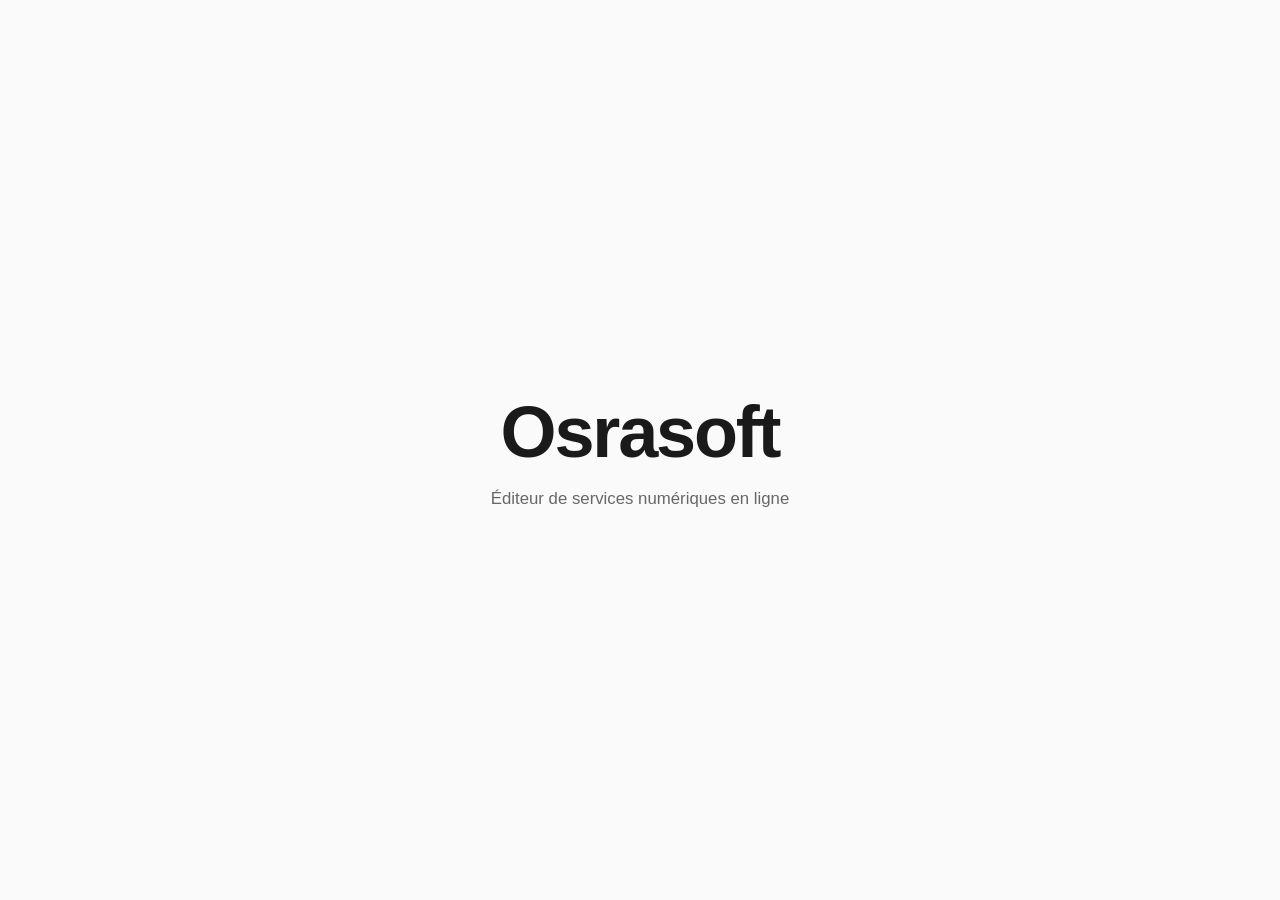
==== index.html @ 10d172ae "Vitrine statique Osrasoft" ====
<!DOCTYPE html>
<html lang="fr">
<head>
<meta charset="utf-8">
<meta name="viewport" content="width=device-width, initial-scale=1">
<title>Osrasoft</title>
<meta name="description" content="Osrasoft — éditeur de services numériques en ligne.">
<meta name="robots" content="noindex, nofollow">
<style>
  :root { color-scheme: light dark; }
  * { margin: 0; padding: 0; box-sizing: border-box; }
  body {
    font-family: -apple-system, "Segoe UI", Roboto, "Helvetica Neue", Arial, sans-serif;
    min-height: 100vh;
    display: flex;
    align-items: center;
    justify-content: center;
    background: #fafafa;
    color: #1a1a1a;
  }
  @media (prefers-color-scheme: dark) {
    body { background: #111; color: #eee; }
  }
  main { text-align: center; padding: 2rem; }
  h1 {
    font-size: clamp(2.5rem, 8vw, 4.5rem);
    font-weight: 700;
    letter-spacing: -0.03em;
  }
  p {
    margin-top: 1rem;
    font-size: 1.05rem;
    opacity: 0.65;
  }
</style>
</head>
<body>
<main>
  <h1>Osrasoft</h1>
  <p>Éditeur de services numériques en ligne</p>
</main>
</body>
</html>
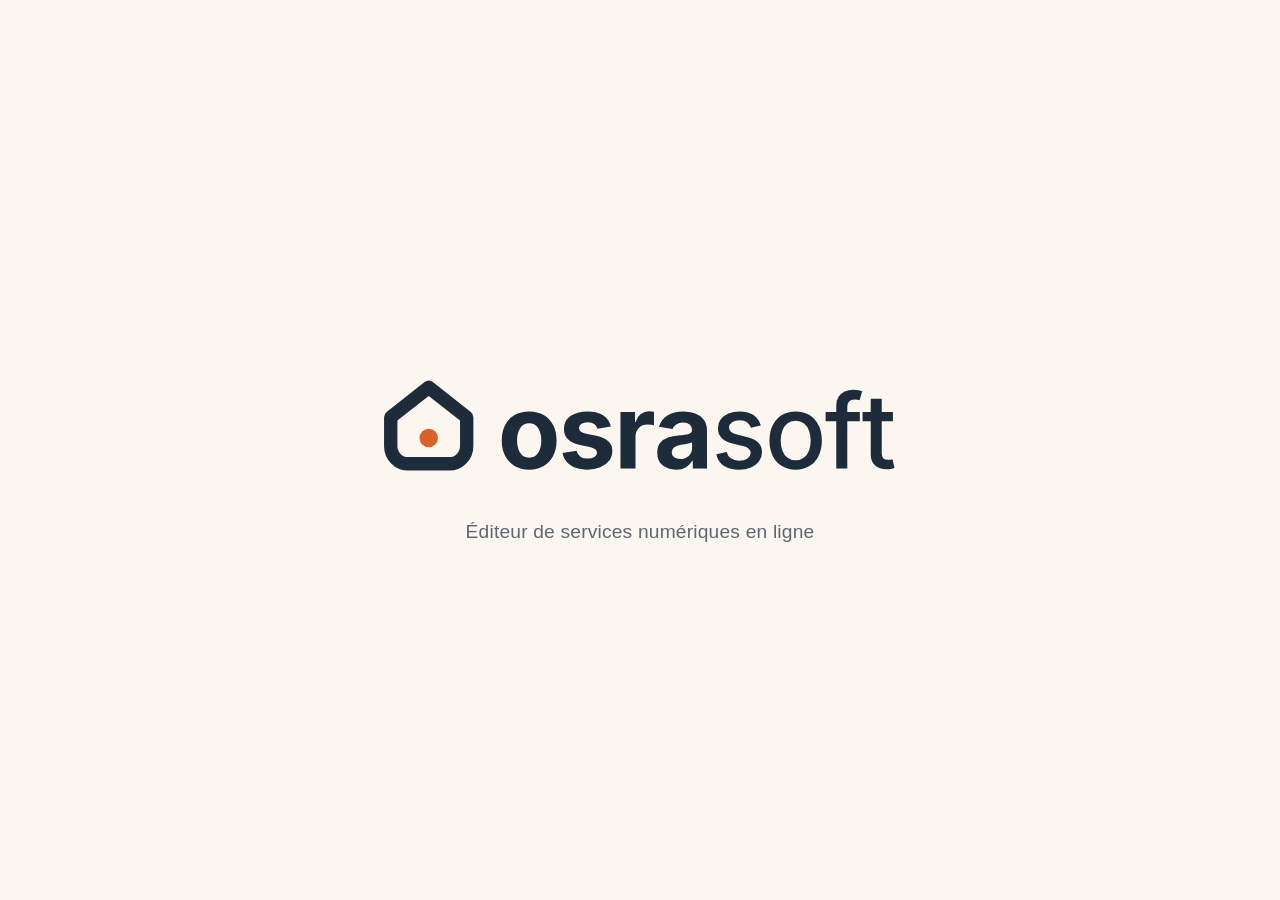
==== commit 37ad1f3e: "Ajoute le logo Osrasoft, le favicon et le mode sombre sur la vitrine Co-Authored-By: Claude Fable 5." ====
--- a/index.html
+++ b/index.html
@@ -6,37 +6,70 @@
 <title>Osrasoft</title>
 <meta name="description" content="Osrasoft — éditeur de services numériques en ligne.">
 <meta name="robots" content="noindex, nofollow">
+<meta name="theme-color" content="#FBF7F0" media="(prefers-color-scheme: light)">
+<meta name="theme-color" content="#1E2B3A" media="(prefers-color-scheme: dark)">
+<meta property="og:title" content="Osrasoft">
+<meta property="og:description" content="Éditeur de services numériques en ligne">
+<meta property="og:image" content="https://osrasoft.fr/assets/og.png">
+<meta property="og:url" content="https://osrasoft.fr/">
+<link rel="icon" href="/favicon.svg" type="image/svg+xml">
+<link rel="icon" href="/assets/favicon-32.png" sizes="32x32" type="image/png">
+<link rel="apple-touch-icon" href="/assets/apple-touch-icon.png">
 <style>
-  :root { color-scheme: light dark; }
+  :root {
+    color-scheme: light dark;
+    --ink: #1E2B3A;
+    --accent: #D9622B;
+    --cream: #FBF7F0;
+    --bg: var(--cream);
+    --fg: var(--ink);
+    --muted: #5C6774;
+  }
+  @media (prefers-color-scheme: dark) {
+    :root { --bg: var(--ink); --fg: var(--cream); --muted: #A9B3BF; }
+  }
   * { margin: 0; padding: 0; box-sizing: border-box; }
+  html, body { height: 100%; }
   body {
-    font-family: -apple-system, "Segoe UI", Roboto, "Helvetica Neue", Arial, sans-serif;
+    font-family: Inter, -apple-system, "Segoe UI", Roboto, "Helvetica Neue", Arial, sans-serif;
     min-height: 100vh;
     display: flex;
+    flex-direction: column;
+    background: var(--bg);
+    color: var(--fg);
+  }
+  main {
+    flex: 1;
+    display: flex;
+    flex-direction: column;
     align-items: center;
     justify-content: center;
-    background: #fafafa;
-    color: #1a1a1a;
+    text-align: center;
+    padding: 2rem 1rem;
   }
+  .logo { width: min(520px, 86vw); height: auto; display: block; }
+  .logo-dark { display: none; }
   @media (prefers-color-scheme: dark) {
-    body { background: #111; color: #eee; }
+    .logo-light { display: none; }
+    .logo-dark { display: block; }
   }
-  main { text-align: center; padding: 2rem; }
   h1 {
-    font-size: clamp(2.5rem, 8vw, 4.5rem);
-    font-weight: 700;
-    letter-spacing: -0.03em;
+    position: absolute; width: 1px; height: 1px; overflow: hidden;
+    clip: rect(0 0 0 0); white-space: nowrap;
   }
   p {
-    margin-top: 1rem;
-    font-size: 1.05rem;
-    opacity: 0.65;
+    margin-top: 1.75rem;
+    font-size: clamp(1rem, 2.2vw, 1.2rem);
+    color: var(--muted);
+    letter-spacing: 0.01em;
   }
 </style>
 </head>
 <body>
 <main>
   <h1>Osrasoft</h1>
+  <img class="logo logo-light" src="/assets/logo.svg" alt="Osrasoft" width="385" height="100">
+  <img class="logo logo-dark" src="/assets/logo-dark.svg" alt="" aria-hidden="true" width="385" height="100">
   <p>Éditeur de services numériques en ligne</p>
 </main>
 </body>
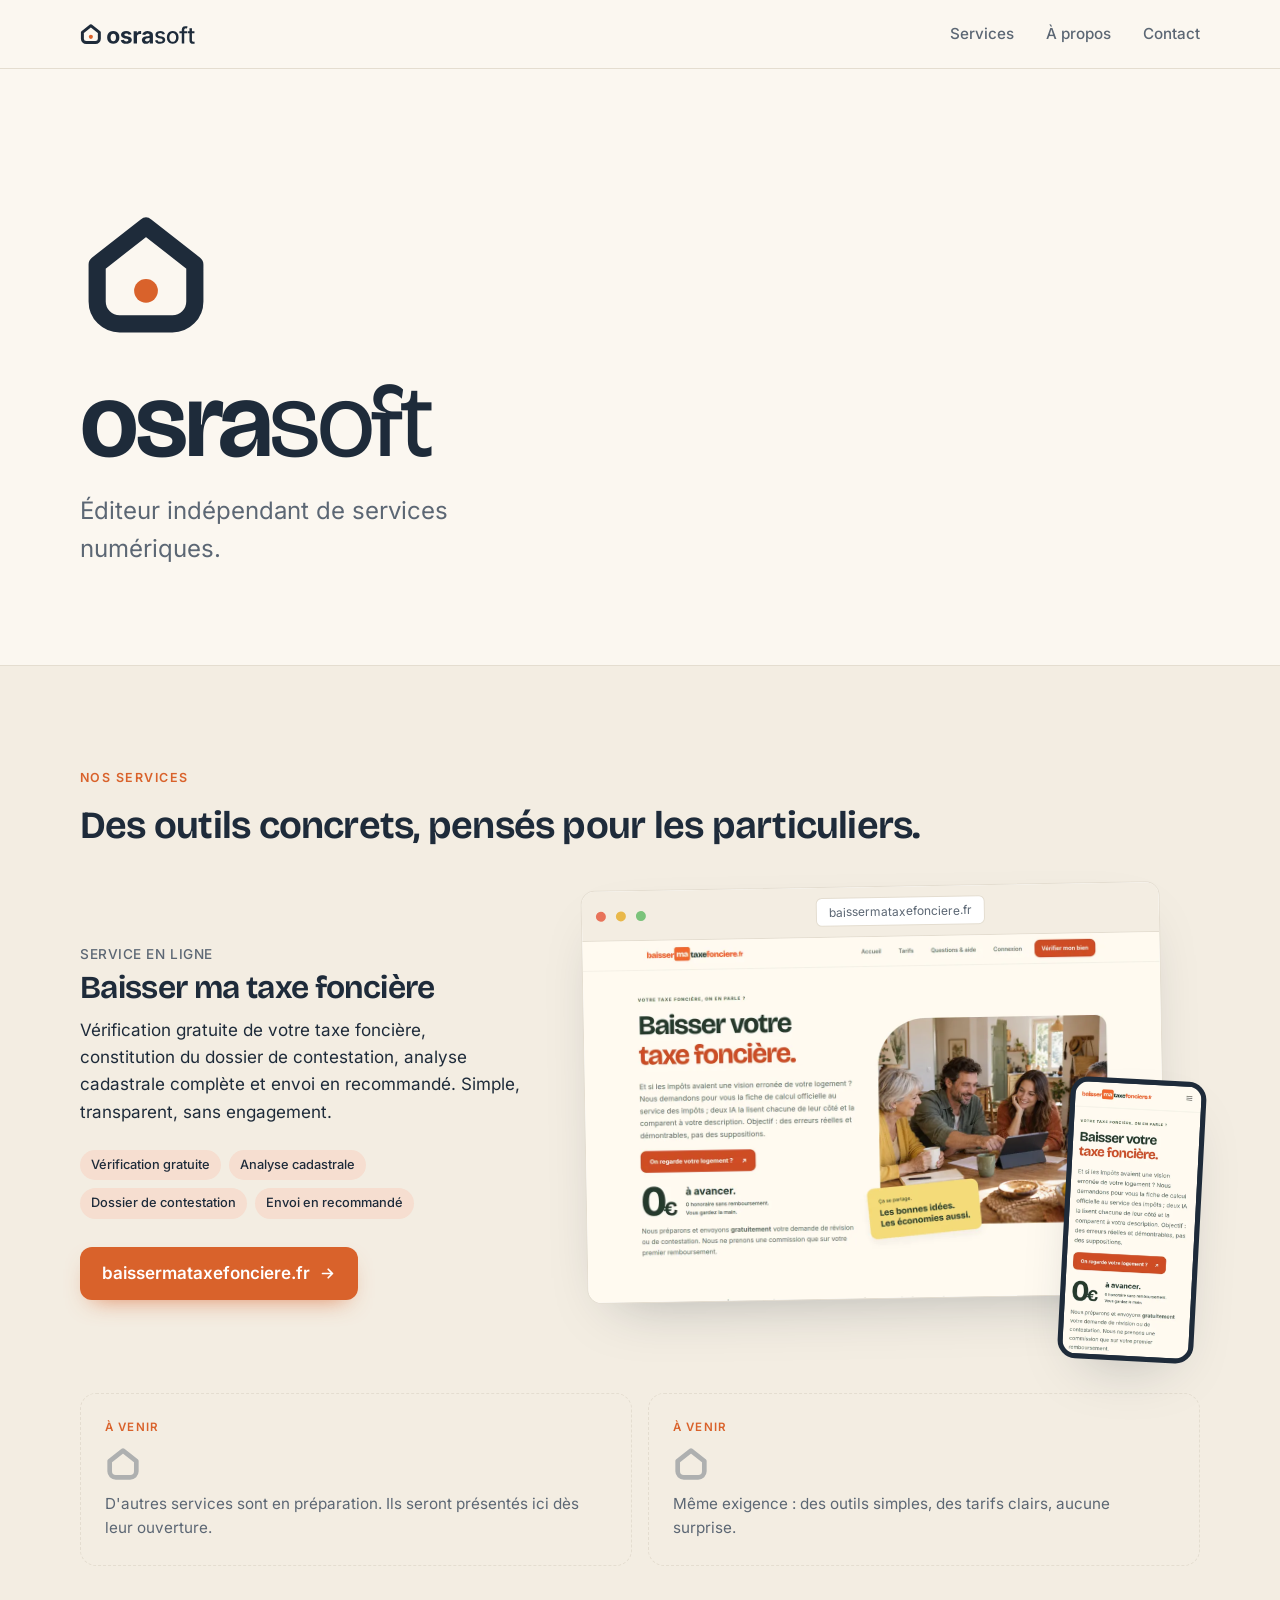
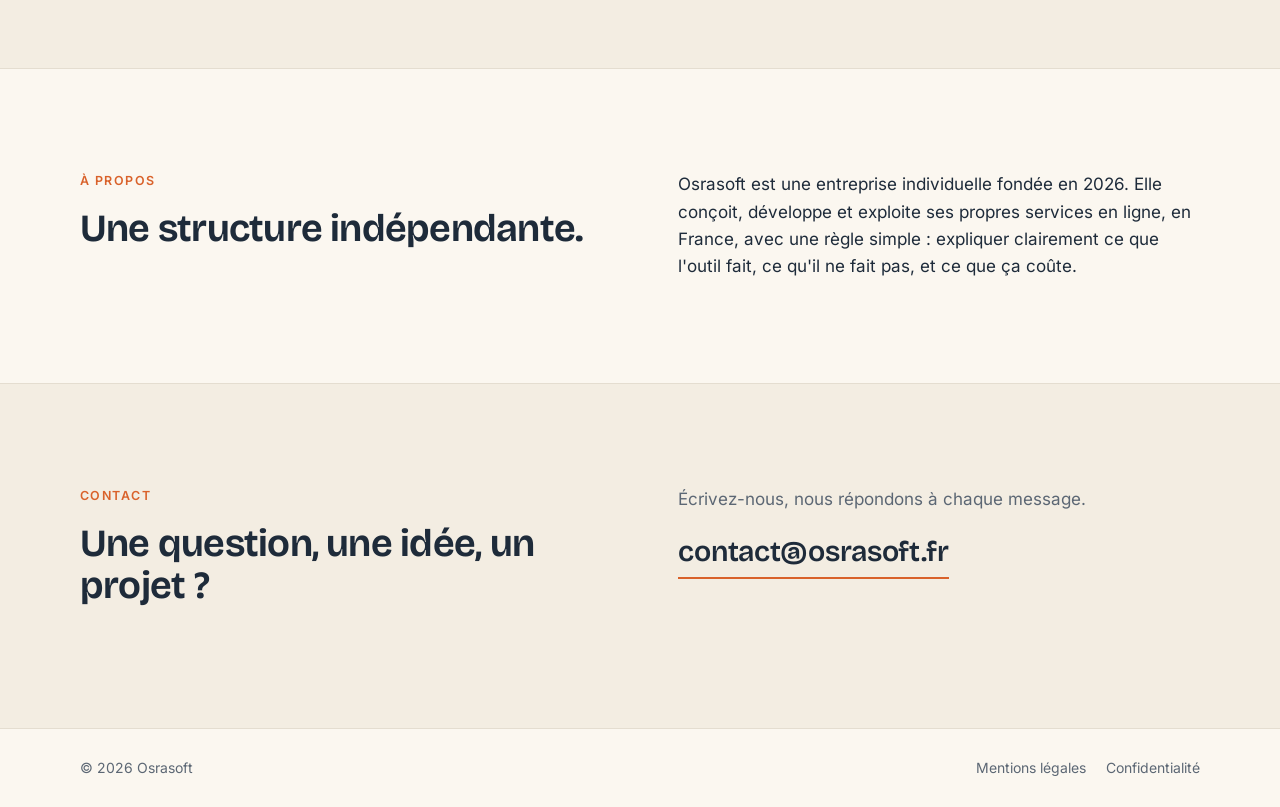
==== commit 2fe370d0: "Site vitrine complet : services, aperçu de baissermataxefonciere.fr, à propos, contact, pages légale" ====
--- a/index.html
+++ b/index.html
@@ -3,74 +3,129 @@
 <head>
 <meta charset="utf-8">
 <meta name="viewport" content="width=device-width, initial-scale=1">
-<title>Osrasoft</title>
-<meta name="description" content="Osrasoft — éditeur de services numériques en ligne.">
-<meta name="robots" content="noindex, nofollow">
+<title>Osrasoft · Éditeur indépendant de services numériques</title>
+<meta name="description" content="Osrasoft est un éditeur indépendant de services numériques. Premier service : Baisser ma taxe foncière, vérification gratuite et contestation de votre taxe foncière.">
+<link rel="canonical" href="https://osrasoft.fr/">
 <meta name="theme-color" content="#FBF7F0" media="(prefers-color-scheme: light)">
-<meta name="theme-color" content="#1E2B3A" media="(prefers-color-scheme: dark)">
+<meta name="theme-color" content="#16202B" media="(prefers-color-scheme: dark)">
+<meta property="og:type" content="website">
 <meta property="og:title" content="Osrasoft">
-<meta property="og:description" content="Éditeur de services numériques en ligne">
+<meta property="og:description" content="Éditeur indépendant de services numériques.">
 <meta property="og:image" content="https://osrasoft.fr/assets/og.png">
 <meta property="og:url" content="https://osrasoft.fr/">
+<meta name="twitter:card" content="summary_large_image">
 <link rel="icon" href="/favicon.svg" type="image/svg+xml">
 <link rel="icon" href="/assets/favicon-32.png" sizes="32x32" type="image/png">
 <link rel="apple-touch-icon" href="/assets/apple-touch-icon.png">
-<style>
-  :root {
-    color-scheme: light dark;
-    --ink: #1E2B3A;
-    --accent: #D9622B;
-    --cream: #FBF7F0;
-    --bg: var(--cream);
-    --fg: var(--ink);
-    --muted: #5C6774;
-  }
-  @media (prefers-color-scheme: dark) {
-    :root { --bg: var(--ink); --fg: var(--cream); --muted: #A9B3BF; }
-  }
-  * { margin: 0; padding: 0; box-sizing: border-box; }
-  html, body { height: 100%; }
-  body {
-    font-family: Inter, -apple-system, "Segoe UI", Roboto, "Helvetica Neue", Arial, sans-serif;
-    min-height: 100vh;
-    display: flex;
-    flex-direction: column;
-    background: var(--bg);
-    color: var(--fg);
-  }
-  main {
-    flex: 1;
-    display: flex;
-    flex-direction: column;
-    align-items: center;
-    justify-content: center;
-    text-align: center;
-    padding: 2rem 1rem;
-  }
-  .logo { width: min(520px, 86vw); height: auto; display: block; }
-  .logo-dark { display: none; }
-  @media (prefers-color-scheme: dark) {
-    .logo-light { display: none; }
-    .logo-dark { display: block; }
-  }
-  h1 {
-    position: absolute; width: 1px; height: 1px; overflow: hidden;
-    clip: rect(0 0 0 0); white-space: nowrap;
-  }
-  p {
-    margin-top: 1.75rem;
-    font-size: clamp(1rem, 2.2vw, 1.2rem);
-    color: var(--muted);
-    letter-spacing: 0.01em;
-  }
-</style>
+<link rel="preload" href="/assets/fonts/BricolageGrotesque-Variable.woff2" as="font" type="font/woff2" crossorigin>
+<link rel="preload" href="/assets/fonts/Inter-Regular.woff2" as="font" type="font/woff2" crossorigin>
+<link rel="stylesheet" href="/assets/site.css">
 </head>
 <body>
+
+<header class="site-header">
+  <div class="wrap">
+    <a class="brand" href="/" aria-label="Osrasoft, accueil">
+      <img class="logo-light" src="/assets/logo.svg" alt="Osrasoft" width="385" height="100">
+      <img class="logo-dark" src="/assets/logo-dark.svg" alt="" aria-hidden="true" width="385" height="100">
+    </a>
+    <nav class="nav" aria-label="Navigation principale">
+      <a href="#services">Services</a>
+      <a href="#a-propos">À propos</a>
+      <a href="#contact">Contact</a>
+    </nav>
+  </div>
+</header>
+
 <main>
-  <h1>Osrasoft</h1>
-  <img class="logo logo-light" src="/assets/logo.svg" alt="Osrasoft" width="385" height="100">
-  <img class="logo logo-dark" src="/assets/logo-dark.svg" alt="" aria-hidden="true" width="385" height="100">
-  <p>Éditeur de services numériques en ligne</p>
+  <section class="hero" id="accueil">
+    <div class="wrap">
+      <img class="mark" src="/assets/mark.svg" alt="" aria-hidden="true" width="100" height="100">
+      <h1>osra<span class="soft">soft</span></h1>
+      <p class="tagline">Éditeur indépendant de services numériques.</p>
+    </div>
+  </section>
+
+  <section id="services" class="alt">
+    <div class="wrap">
+      <p class="eyebrow">Nos services</p>
+      <h2>Des outils concrets, pensés pour les particuliers.</h2>
+      <div class="service" style="margin-top: 2.5rem">
+        <div>
+          <h3><small>Service en ligne</small>Baisser ma taxe foncière</h3>
+          <p>Vérification gratuite de votre taxe foncière, constitution du dossier de contestation, analyse cadastrale complète et envoi en recommandé. Simple, transparent, sans engagement.</p>
+          <div class="tags">
+            <span>Vérification gratuite</span>
+            <span>Analyse cadastrale</span>
+            <span>Dossier de contestation</span>
+            <span>Envoi en recommandé</span>
+          </div>
+          <a class="btn" href="https://baissermataxefonciere.fr" rel="noopener">
+            baissermataxefonciere.fr
+            <svg viewBox="0 0 24 24" fill="none" stroke="currentColor" stroke-width="2.4" stroke-linecap="round" stroke-linejoin="round" aria-hidden="true"><path d="M5 12h14M13 6l6 6-6 6"/></svg>
+          </a>
+        </div>
+        <a class="preview" href="https://baissermataxefonciere.fr" rel="noopener" aria-label="Voir le site baissermataxefonciere.fr">
+          <div class="browser">
+            <div class="browser-bar"><i></i><i></i><i></i><span>baissermataxefonciere.fr</span></div>
+            <img src="/assets/bmtf-desktop.webp" alt="Page d'accueil de baissermataxefonciere.fr" width="1200" height="750" loading="lazy">
+          </div>
+          <div class="phone">
+            <img src="/assets/bmtf-mobile.webp" alt="" aria-hidden="true" width="390" height="844" loading="lazy">
+          </div>
+        </a>
+      </div>
+
+      <div class="upcoming">
+        <div class="card">
+          <span class="pill">À venir</span>
+          <svg class="mark-outline" viewBox="0 0 100 100" aria-hidden="true"><path d="M50 13 L87 42 L87 70 A17 17 0 0 1 70 87 L30 87 A17 17 0 0 1 13 70 L13 42 Z" fill="none" stroke="currentColor" stroke-width="13" stroke-linejoin="round"/></svg>
+          <p>D'autres services sont en préparation. Ils seront présentés ici dès leur ouverture.</p>
+        </div>
+        <div class="card">
+          <span class="pill">À venir</span>
+          <svg class="mark-outline" viewBox="0 0 100 100" aria-hidden="true"><path d="M50 13 L87 42 L87 70 A17 17 0 0 1 70 87 L30 87 A17 17 0 0 1 13 70 L13 42 Z" fill="none" stroke="currentColor" stroke-width="13" stroke-linejoin="round"/></svg>
+          <p>Même exigence : des outils simples, des tarifs clairs, aucune surprise.</p>
+        </div>
+      </div>
+    </div>
+  </section>
+
+  <section id="a-propos">
+    <div class="wrap two-col">
+      <div>
+        <p class="eyebrow">À propos</p>
+        <h2>Une structure indépendante.</h2>
+      </div>
+      <div>
+        <p>Osrasoft est une entreprise individuelle fondée en 2026. Elle conçoit, développe et exploite ses propres services en ligne, en France, avec une règle simple : expliquer clairement ce que l'outil fait, ce qu'il ne fait pas, et ce que ça coûte.</p>
+      </div>
+    </div>
+  </section>
+
+  <section id="contact" class="alt">
+    <div class="wrap two-col">
+      <div>
+        <p class="eyebrow">Contact</p>
+        <h2>Une question, une idée, un projet ?</h2>
+      </div>
+      <div>
+        <p class="muted">Écrivez-nous, nous répondons à chaque message.</p>
+        <a class="contact-mail" href="mailto:contact@osrasoft.fr">contact@osrasoft.fr</a>
+      </div>
+    </div>
+  </section>
 </main>
+
+<footer class="site-footer">
+  <div class="wrap">
+    <span>© 2026 Osrasoft</span>
+    <nav aria-label="Pages légales">
+      <a href="/mentions-legales.html">Mentions légales</a>
+      <a href="/confidentialite.html">Confidentialité</a>
+    </nav>
+  </div>
+</footer>
+
 </body>
 </html>
--- a/assets/site.css
+++ b/assets/site.css
@@ -0,0 +1,177 @@
+@font-face {
+  font-family: "Bricolage Grotesque";
+  src: url("/assets/fonts/BricolageGrotesque-Variable.woff2") format("woff2");
+  font-weight: 200 800;
+  font-display: swap;
+}
+@font-face { font-family: Inter; src: url("/assets/fonts/Inter-Regular.woff2") format("woff2"); font-weight: 400; font-display: swap; }
+@font-face { font-family: Inter; src: url("/assets/fonts/Inter-Medium.woff2") format("woff2"); font-weight: 500; font-display: swap; }
+@font-face { font-family: Inter; src: url("/assets/fonts/Inter-SemiBold.woff2") format("woff2"); font-weight: 600; font-display: swap; }
+@font-face { font-family: Inter; src: url("/assets/fonts/Inter-Bold.woff2") format("woff2"); font-weight: 700; font-display: swap; }
+
+:root {
+  color-scheme: light dark;
+  --ink: #1E2B3A;
+  --accent: #D9622B;
+  --accent-soft: #F6DED0;
+  --cream: #FBF7F0;
+
+  --bg: var(--cream);
+  --bg-alt: #F3EDE2;
+  --surface: #FFFFFF;
+  --fg: var(--ink);
+  --muted: #5C6774;
+  --line: #E4DDD0;
+  --shadow: 0 24px 60px -30px rgba(30, 43, 58, .35);
+
+  --font-head: "Bricolage Grotesque", Inter, system-ui, sans-serif;
+  --font-body: Inter, system-ui, -apple-system, "Segoe UI", Roboto, sans-serif;
+  --wrap: 1120px;
+  --gutter: clamp(16px, 4vw, 40px);
+}
+@media (prefers-color-scheme: dark) {
+  :root {
+    --bg: #16202B;
+    --bg-alt: var(--ink);
+    --surface: #23303F;
+    --fg: var(--cream);
+    --muted: #A9B3BF;
+    --line: #34424F;
+    --accent-soft: #4A2E22;
+    --shadow: 0 24px 60px -30px rgba(0, 0, 0, .7);
+  }
+}
+
+* { box-sizing: border-box; margin: 0; padding: 0; }
+html { scroll-behavior: smooth; -webkit-text-size-adjust: 100%; }
+body {
+  font-family: var(--font-body);
+  font-size: 17px;
+  line-height: 1.6;
+  color: var(--fg);
+  background: var(--bg);
+  overflow-x: hidden;
+}
+img { max-width: 100%; display: block; }
+a { color: inherit; }
+h1, h2, h3 { font-family: var(--font-head); line-height: 1.1; letter-spacing: -0.02em; font-weight: 650; }
+h2 { font-size: clamp(1.7rem, 3.2vw, 2.4rem); margin-bottom: .5em; }
+h3 { font-size: 1.25rem; }
+p { max-width: 62ch; }
+.wrap { width: min(var(--wrap), 100% - 2 * var(--gutter)); margin-inline: auto; }
+.muted { color: var(--muted); }
+.eyebrow {
+  font-size: .78rem; font-weight: 600; letter-spacing: .12em; text-transform: uppercase;
+  color: var(--accent); margin-bottom: 1rem;
+}
+.sr-only { position: absolute; width: 1px; height: 1px; overflow: hidden; clip: rect(0 0 0 0); white-space: nowrap; }
+
+/* header */
+.site-header {
+  position: sticky; top: 0; z-index: 10;
+  background: color-mix(in srgb, var(--bg) 85%, transparent);
+  backdrop-filter: blur(10px); -webkit-backdrop-filter: blur(10px);
+  border-bottom: 1px solid var(--line);
+}
+.site-header .wrap { display: flex; align-items: center; justify-content: space-between; height: 68px; }
+.brand { display: inline-flex; align-items: center; text-decoration: none; }
+.brand img { height: 30px; width: auto; }
+.brand .logo-dark { display: none; }
+@media (prefers-color-scheme: dark) { .brand .logo-light { display: none; } .brand .logo-dark { display: block; } }
+.nav { display: flex; gap: clamp(14px, 3vw, 32px); font-size: .95rem; font-weight: 500; }
+.nav a { text-decoration: none; color: var(--muted); }
+.nav a:hover { color: var(--accent); }
+@media (max-width: 560px) { .nav a:not(:last-child) { display: none; } }
+
+/* hero */
+.hero { padding: clamp(64px, 12vw, 140px) 0 clamp(48px, 8vw, 96px); position: relative; }
+.hero h1 { font-size: clamp(3rem, 9vw, 6.5rem); letter-spacing: -0.035em; line-height: .95; }
+.hero h1 .soft { font-weight: 400; }
+.hero .tagline { font-size: clamp(1.15rem, 2.4vw, 1.5rem); margin-top: 1.25rem; color: var(--muted); max-width: 30ch; }
+.hero .mark { width: clamp(84px, 12vw, 132px); height: auto; margin-bottom: 2rem; }
+
+/* sections */
+section { padding: clamp(56px, 8vw, 104px) 0; }
+section + section { border-top: 1px solid var(--line); }
+.alt { background: var(--bg-alt); }
+
+/* service card */
+.service > * { min-width: 0; }
+.service {
+  display: grid; gap: clamp(28px, 5vw, 64px);
+  grid-template-columns: 1fr;
+  align-items: center;
+}
+@media (min-width: 900px) { .service { grid-template-columns: 5fr 7fr; } }
+.service h3 { font-size: clamp(1.5rem, 2.6vw, 2rem); margin-bottom: .75rem; }
+.service h3 small { display: block; font-family: var(--font-body); font-size: .85rem; font-weight: 500; color: var(--muted); letter-spacing: .04em; text-transform: uppercase; margin-bottom: .5rem; }
+.service p { margin-bottom: 1.5rem; }
+.tags { display: flex; flex-wrap: wrap; gap: 8px; margin-bottom: 1.75rem; }
+.tags span { font-size: .8rem; font-weight: 500; padding: 5px 11px; border-radius: 999px; background: var(--accent-soft); color: var(--fg); }
+.btn {
+  display: inline-flex; align-items: center; gap: .55em;
+  background: var(--accent); color: #fff; text-decoration: none; font-weight: 600;
+  padding: 13px 22px; border-radius: 12px; transition: transform .15s, box-shadow .15s;
+  box-shadow: 0 10px 24px -12px rgba(217, 98, 43, .8);
+}
+.btn:hover { transform: translateY(-1px); box-shadow: 0 14px 28px -12px rgba(217, 98, 43, .9); }
+.btn svg { width: 1em; height: 1em; }
+
+/* browser mockup */
+.preview { display: block; position: relative; padding-bottom: 10%; padding-right: 6%; text-decoration: none; }
+.browser {
+  background: var(--surface); border: 1px solid var(--line); border-radius: 14px;
+  overflow: hidden; box-shadow: var(--shadow);
+  transform: rotate(-1deg); transition: transform .3s;
+}
+.preview:hover .browser { transform: rotate(0deg); }
+.browser-bar { display: flex; align-items: center; gap: 10px; padding: 10px 14px; border-bottom: 1px solid var(--line); background: var(--bg-alt); }
+.browser-bar i { width: 10px; height: 10px; border-radius: 50%; background: var(--line); display: block; }
+.browser-bar i:first-child { background: #E8735A; }
+.browser-bar i:nth-child(2) { background: #E9B84A; }
+.browser-bar i:nth-child(3) { background: #7BC37B; }
+.browser-bar span { margin-left: auto; margin-right: auto; font-size: .75rem; color: var(--muted); background: var(--surface); padding: 4px 12px; border-radius: 6px; border: 1px solid var(--line); }
+.browser img { aspect-ratio: 1440 / 900; object-fit: cover; object-position: top; width: 100%; height: auto; }
+.phone {
+  position: absolute; right: 0; bottom: 0; width: 22%; min-width: 88px;
+  border-radius: 18px; overflow: hidden; border: 5px solid var(--ink);
+  background: var(--ink); box-shadow: var(--shadow);
+  transform: rotate(3deg);
+}
+.phone img { aspect-ratio: 390 / 844; object-fit: cover; object-position: top; width: 100%; height: auto; }
+
+/* upcoming */
+.upcoming { display: grid; gap: 16px; grid-template-columns: repeat(auto-fit, minmax(240px, 1fr)); margin-top: 2rem; }
+.upcoming .card {
+  border: 1px dashed var(--line); border-radius: 16px; padding: 24px;
+  color: var(--muted); font-size: .95rem; display: flex; flex-direction: column; gap: 10px;
+  min-height: 150px;
+}
+.upcoming .card .pill { align-self: flex-start; font-size: .72rem; font-weight: 600; letter-spacing: .1em; text-transform: uppercase; color: var(--accent); }
+.upcoming .card .mark-outline { width: 36px; height: 36px; opacity: .45; }
+
+/* about + contact */
+.two-col { display: grid; gap: clamp(32px, 6vw, 96px); grid-template-columns: 1fr; }
+@media (min-width: 820px) { .two-col { grid-template-columns: 1fr 1fr; } }
+.contact-mail {
+  display: inline-block; margin-top: 1rem; font-family: var(--font-head); font-weight: 600;
+  font-size: clamp(1.3rem, 2.6vw, 1.8rem); text-decoration: none; letter-spacing: -0.01em;
+  border-bottom: 2px solid var(--accent); padding-bottom: 2px;
+}
+.contact-mail:hover { color: var(--accent); }
+
+/* footer */
+.site-footer { border-top: 1px solid var(--line); padding: 28px 0; font-size: .875rem; color: var(--muted); }
+.site-footer .wrap { display: flex; flex-wrap: wrap; gap: 8px 20px; align-items: center; justify-content: space-between; }
+.site-footer nav { display: flex; gap: 20px; }
+.site-footer a { text-decoration: none; }
+.site-footer a:hover { color: var(--accent); }
+
+/* legal pages */
+.legal { padding: clamp(48px, 7vw, 88px) 0; }
+.legal .wrap { max-width: 760px; }
+.legal h1 { font-size: clamp(2rem, 5vw, 3rem); margin-bottom: .25em; }
+.legal h2 { font-size: 1.35rem; margin-top: 2.2rem; }
+.legal p, .legal li { margin-top: .6rem; max-width: none; }
+.legal ul { padding-left: 1.2rem; }
+.legal .updated { color: var(--muted); font-size: .9rem; margin-bottom: 1.5rem; }
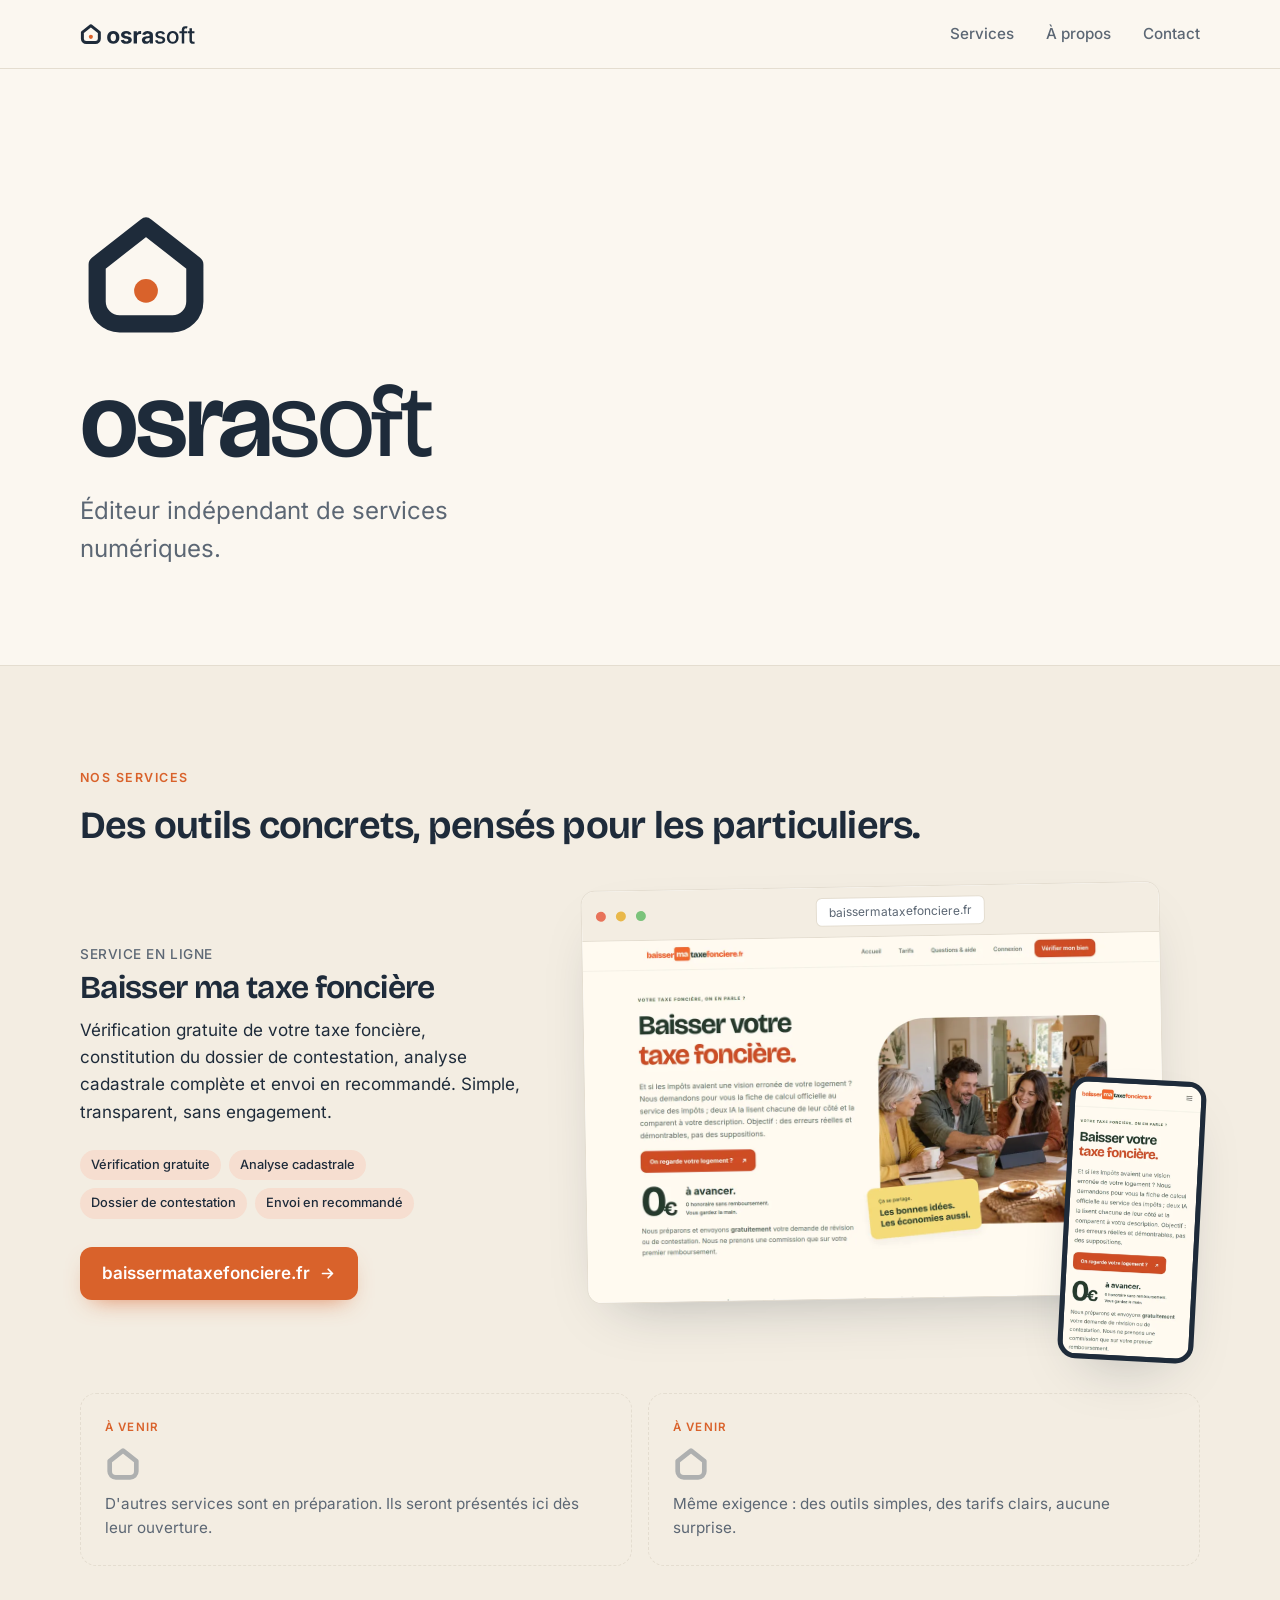
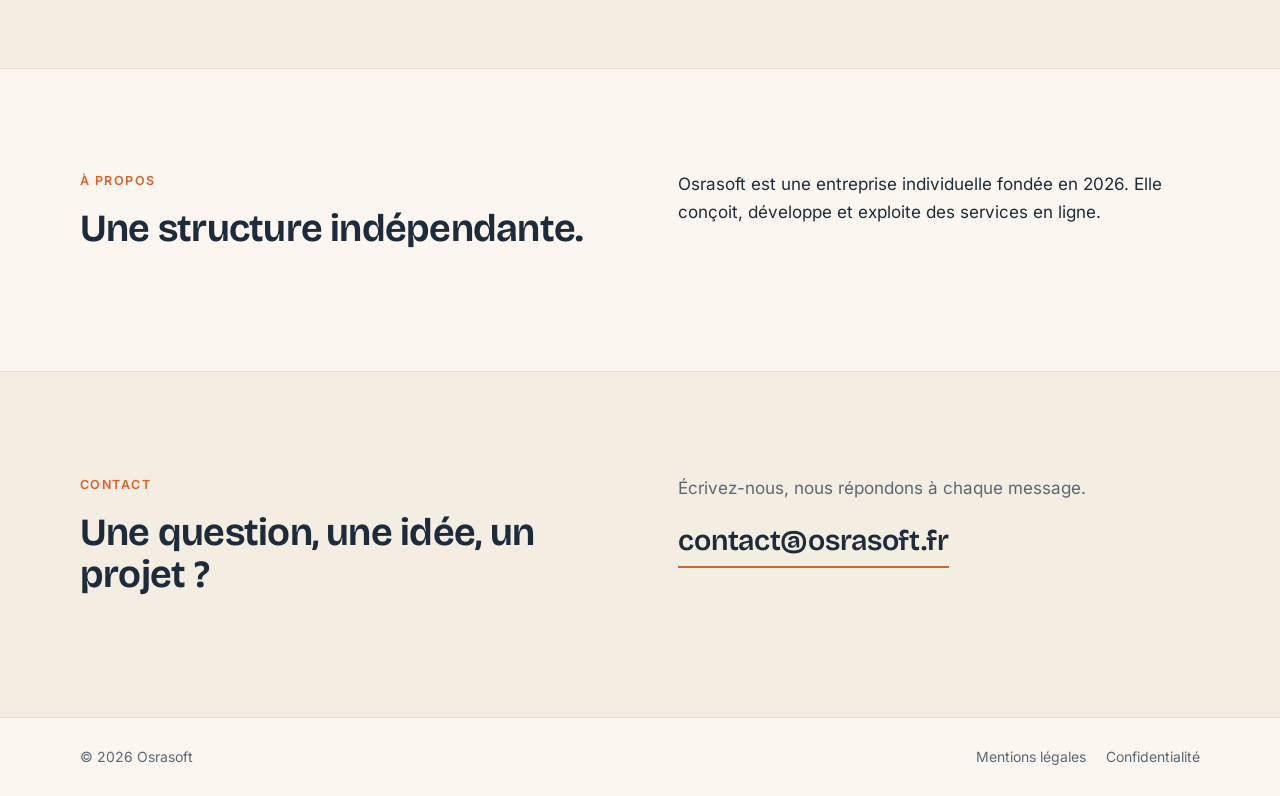
==== commit 4c64a082: "Simplifie le texte À propos Co-Authored-By: Claude Fable 5.1 <noreply@anthropic.com>" ====
--- a/index.html
+++ b/index.html
@@ -98,7 +98,7 @@
         <h2>Une structure indépendante.</h2>
       </div>
       <div>
-        <p>Osrasoft est une entreprise individuelle fondée en 2026. Elle conçoit, développe et exploite ses propres services en ligne, en France, avec une règle simple : expliquer clairement ce que l'outil fait, ce qu'il ne fait pas, et ce que ça coûte.</p>
+        <p>Osrasoft est une entreprise individuelle fondée en 2026. Elle conçoit, développe et exploite des services en ligne.</p>
       </div>
     </div>
   </section>
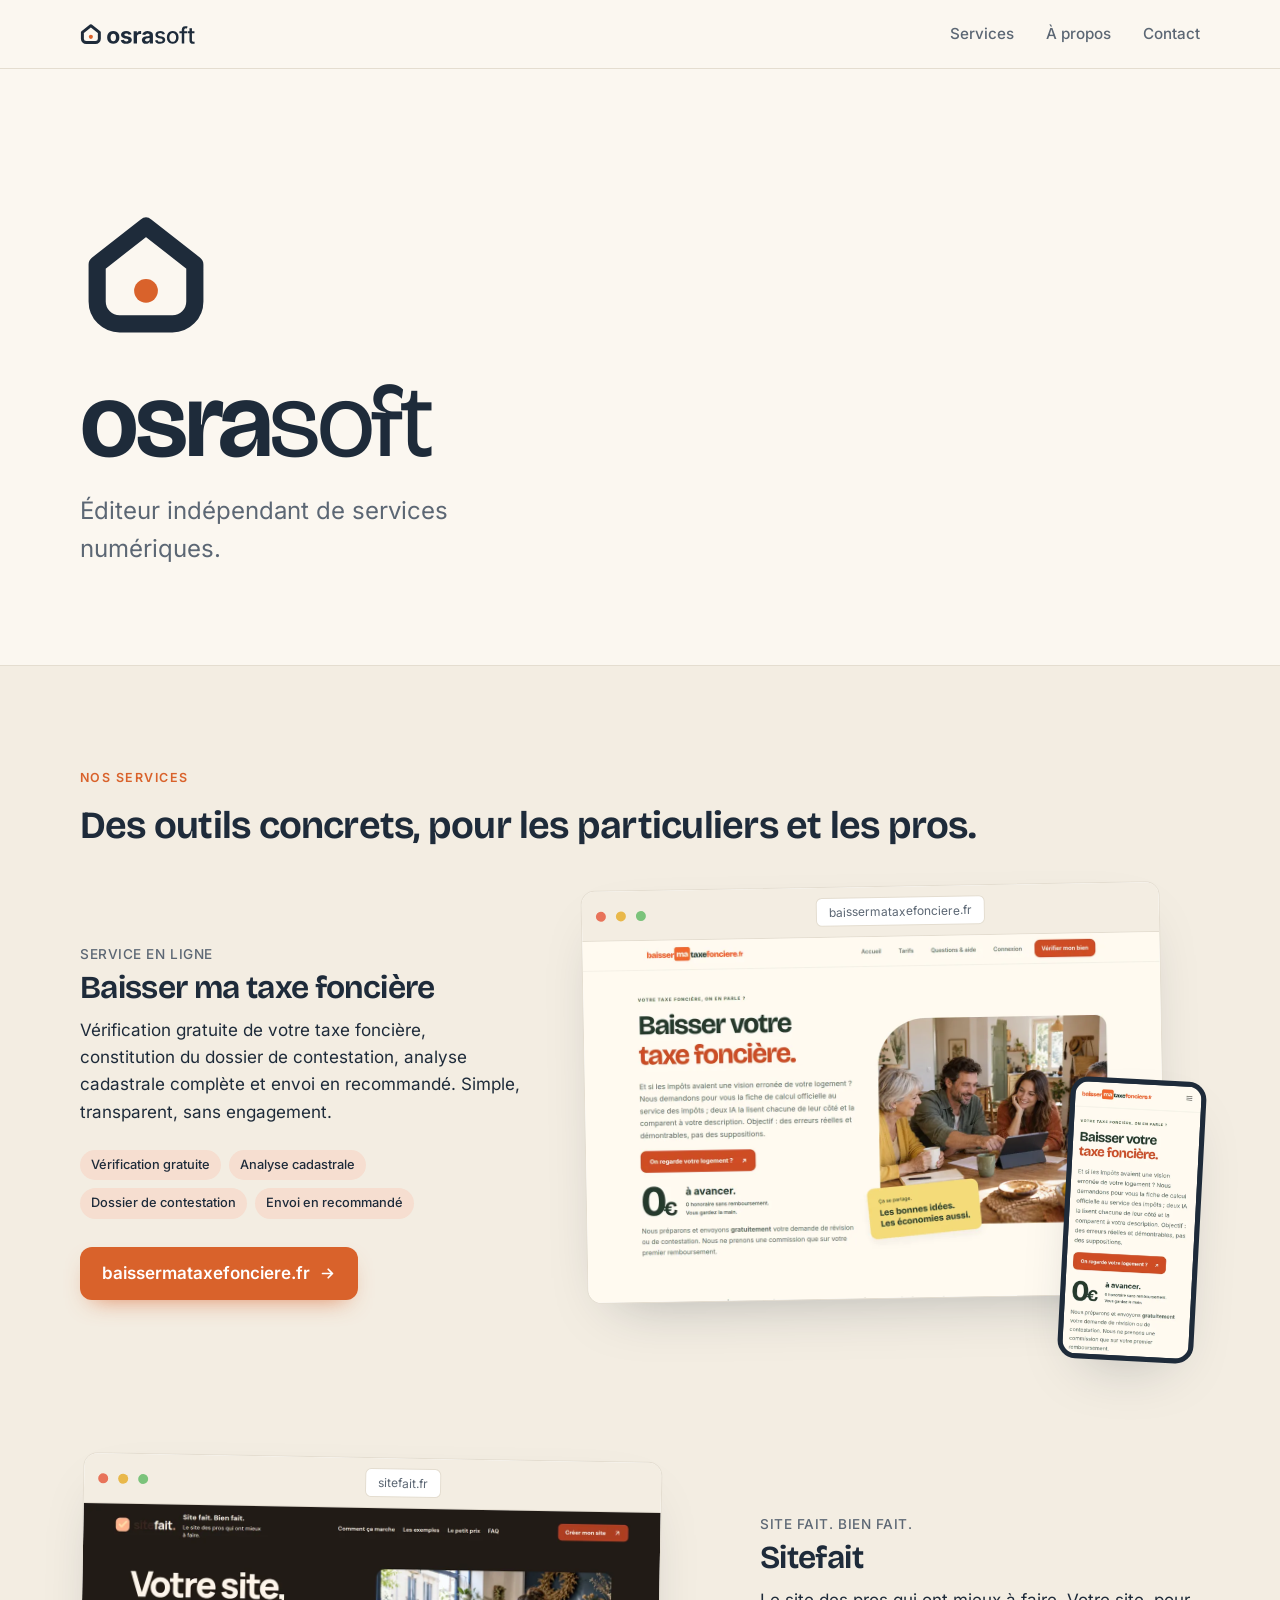
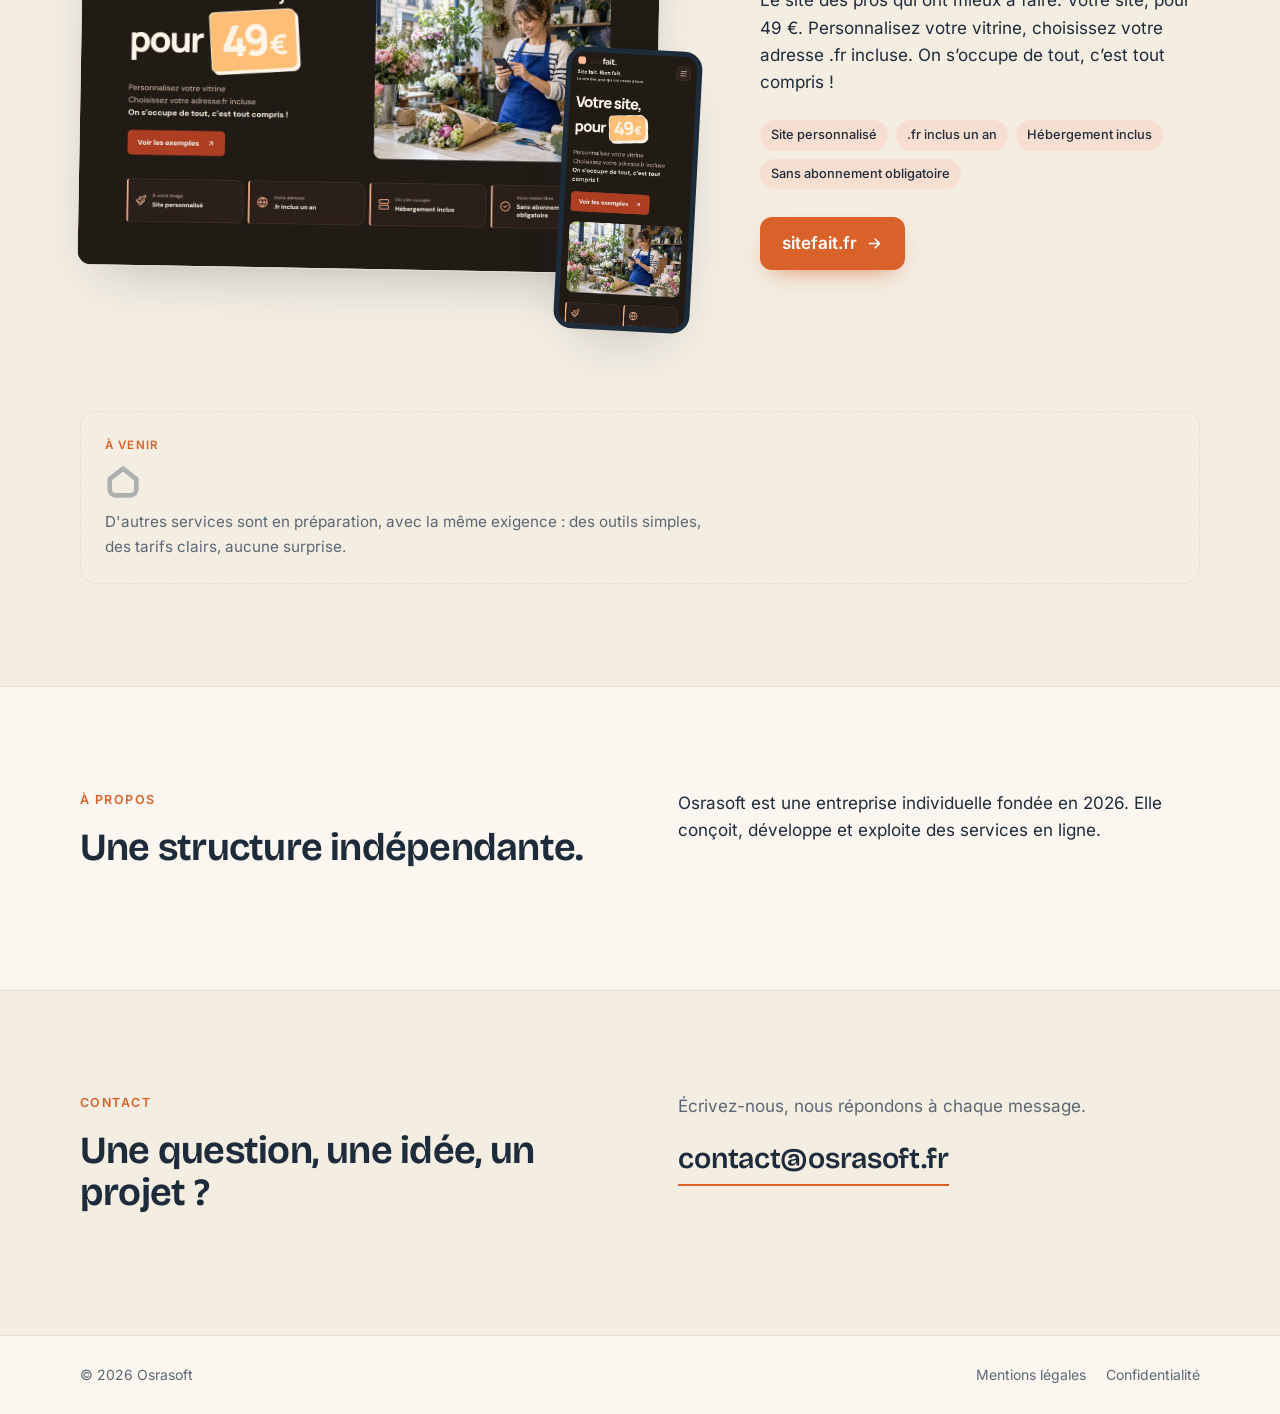
==== commit 45025ab6: "Présente Sitefait dans les services Co-Authored-By: Claude Opus 5.5 <noreply@anthropic.com>" ====
--- a/index.html
+++ b/index.html
@@ -4,7 +4,7 @@
 <meta charset="utf-8">
 <meta name="viewport" content="width=device-width, initial-scale=1">
 <title>Osrasoft · Éditeur indépendant de services numériques</title>
-<meta name="description" content="Osrasoft est un éditeur indépendant de services numériques. Premier service : Baisser ma taxe foncière, vérification gratuite et contestation de votre taxe foncière.">
+<meta name="description" content="Osrasoft est un éditeur indépendant de services numériques : Baisser ma taxe foncière et Sitefait.">
 <link rel="canonical" href="https://osrasoft.fr/">
 <meta name="theme-color" content="#FBF7F0" media="(prefers-color-scheme: light)">
 <meta name="theme-color" content="#16202B" media="(prefers-color-scheme: dark)">
@@ -49,7 +49,7 @@
   <section id="services" class="alt">
     <div class="wrap">
       <p class="eyebrow">Nos services</p>
-      <h2>Des outils concrets, pensés pour les particuliers.</h2>
+      <h2>Des outils concrets, pour les particuliers et les pros.</h2>
       <div class="service" style="margin-top: 2.5rem">
         <div>
           <h3><small>Service en ligne</small>Baisser ma taxe foncière</h3>
@@ -76,16 +76,37 @@
         </a>
       </div>
 
+      <div class="service service-reverse">
+        <div>
+          <h3><small>Site fait. Bien fait.</small>Sitefait</h3>
+          <p>Le site des pros qui ont mieux à faire. Votre site, pour 49 €. Personnalisez votre vitrine, choisissez votre adresse .fr incluse. On s’occupe de tout, c’est tout compris !</p>
+          <div class="tags">
+            <span>Site personnalisé</span>
+            <span>.fr inclus un an</span>
+            <span>Hébergement inclus</span>
+            <span>Sans abonnement obligatoire</span>
+          </div>
+          <a class="btn" href="https://sitefait.fr" rel="noopener">
+            sitefait.fr
+            <svg viewBox="0 0 24 24" fill="none" stroke="currentColor" stroke-width="2.4" stroke-linecap="round" stroke-linejoin="round" aria-hidden="true"><path d="M5 12h14M13 6l6 6-6 6"/></svg>
+          </a>
+        </div>
+        <a class="preview" href="https://sitefait.fr" rel="noopener" aria-label="Voir le site sitefait.fr">
+          <div class="browser">
+            <div class="browser-bar"><i></i><i></i><i></i><span>sitefait.fr</span></div>
+            <img src="/assets/sitefait-desktop.webp" alt="Page d'accueil de sitefait.fr" width="1200" height="750" loading="lazy">
+          </div>
+          <div class="phone">
+            <img src="/assets/sitefait-mobile.webp" alt="" aria-hidden="true" width="390" height="844" loading="lazy">
+          </div>
+        </a>
+      </div>
+
       <div class="upcoming">
         <div class="card">
           <span class="pill">À venir</span>
           <svg class="mark-outline" viewBox="0 0 100 100" aria-hidden="true"><path d="M50 13 L87 42 L87 70 A17 17 0 0 1 70 87 L30 87 A17 17 0 0 1 13 70 L13 42 Z" fill="none" stroke="currentColor" stroke-width="13" stroke-linejoin="round"/></svg>
-          <p>D'autres services sont en préparation. Ils seront présentés ici dès leur ouverture.</p>
-        </div>
-        <div class="card">
-          <span class="pill">À venir</span>
-          <svg class="mark-outline" viewBox="0 0 100 100" aria-hidden="true"><path d="M50 13 L87 42 L87 70 A17 17 0 0 1 70 87 L30 87 A17 17 0 0 1 13 70 L13 42 Z" fill="none" stroke="currentColor" stroke-width="13" stroke-linejoin="round"/></svg>
-          <p>Même exigence : des outils simples, des tarifs clairs, aucune surprise.</p>
+          <p>D'autres services sont en préparation, avec la même exigence : des outils simples, des tarifs clairs, aucune surprise.</p>
         </div>
       </div>
     </div>
--- a/assets/site.css
+++ b/assets/site.css
@@ -103,6 +103,12 @@
   align-items: center;
 }
 @media (min-width: 900px) { .service { grid-template-columns: 5fr 7fr; } }
+.service + .service { margin-top: clamp(56px, 8vw, 96px); }
+@media (min-width: 900px) {
+  .service-reverse { grid-template-columns: 7fr 5fr; }
+  .service-reverse > .preview { order: -1; }
+  .service-reverse .browser { transform: rotate(1deg); }
+}
 .service h3 { font-size: clamp(1.5rem, 2.6vw, 2rem); margin-bottom: .75rem; }
 .service h3 small { display: block; font-family: var(--font-body); font-size: .85rem; font-weight: 500; color: var(--muted); letter-spacing: .04em; text-transform: uppercase; margin-bottom: .5rem; }
 .service p { margin-bottom: 1.5rem; }
@@ -141,7 +147,7 @@
 .phone img { aspect-ratio: 390 / 844; object-fit: cover; object-position: top; width: 100%; height: auto; }
 
 /* upcoming */
-.upcoming { display: grid; gap: 16px; grid-template-columns: repeat(auto-fit, minmax(240px, 1fr)); margin-top: 2rem; }
+.upcoming { display: grid; gap: 16px; grid-template-columns: repeat(auto-fit, minmax(240px, 1fr)); margin-top: clamp(48px, 7vw, 80px); }
 .upcoming .card {
   border: 1px dashed var(--line); border-radius: 16px; padding: 24px;
   color: var(--muted); font-size: .95rem; display: flex; flex-direction: column; gap: 10px;
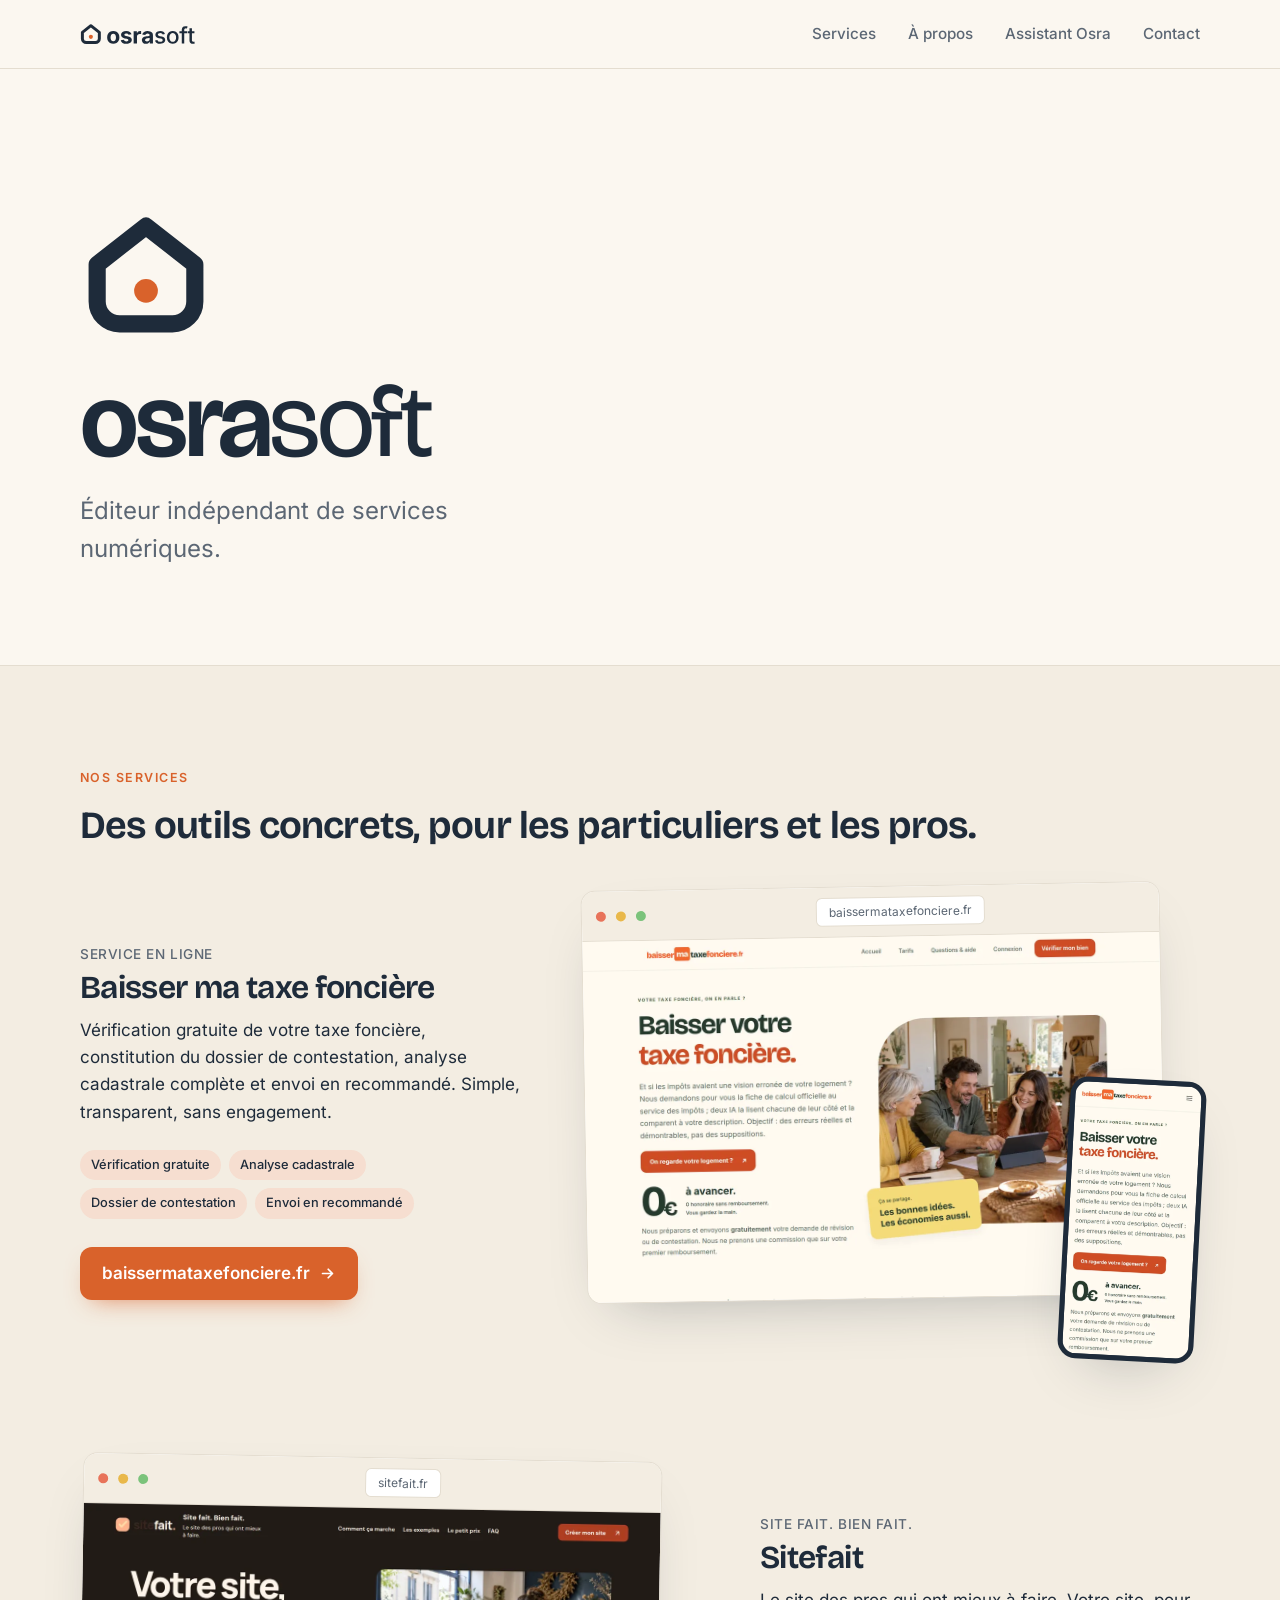
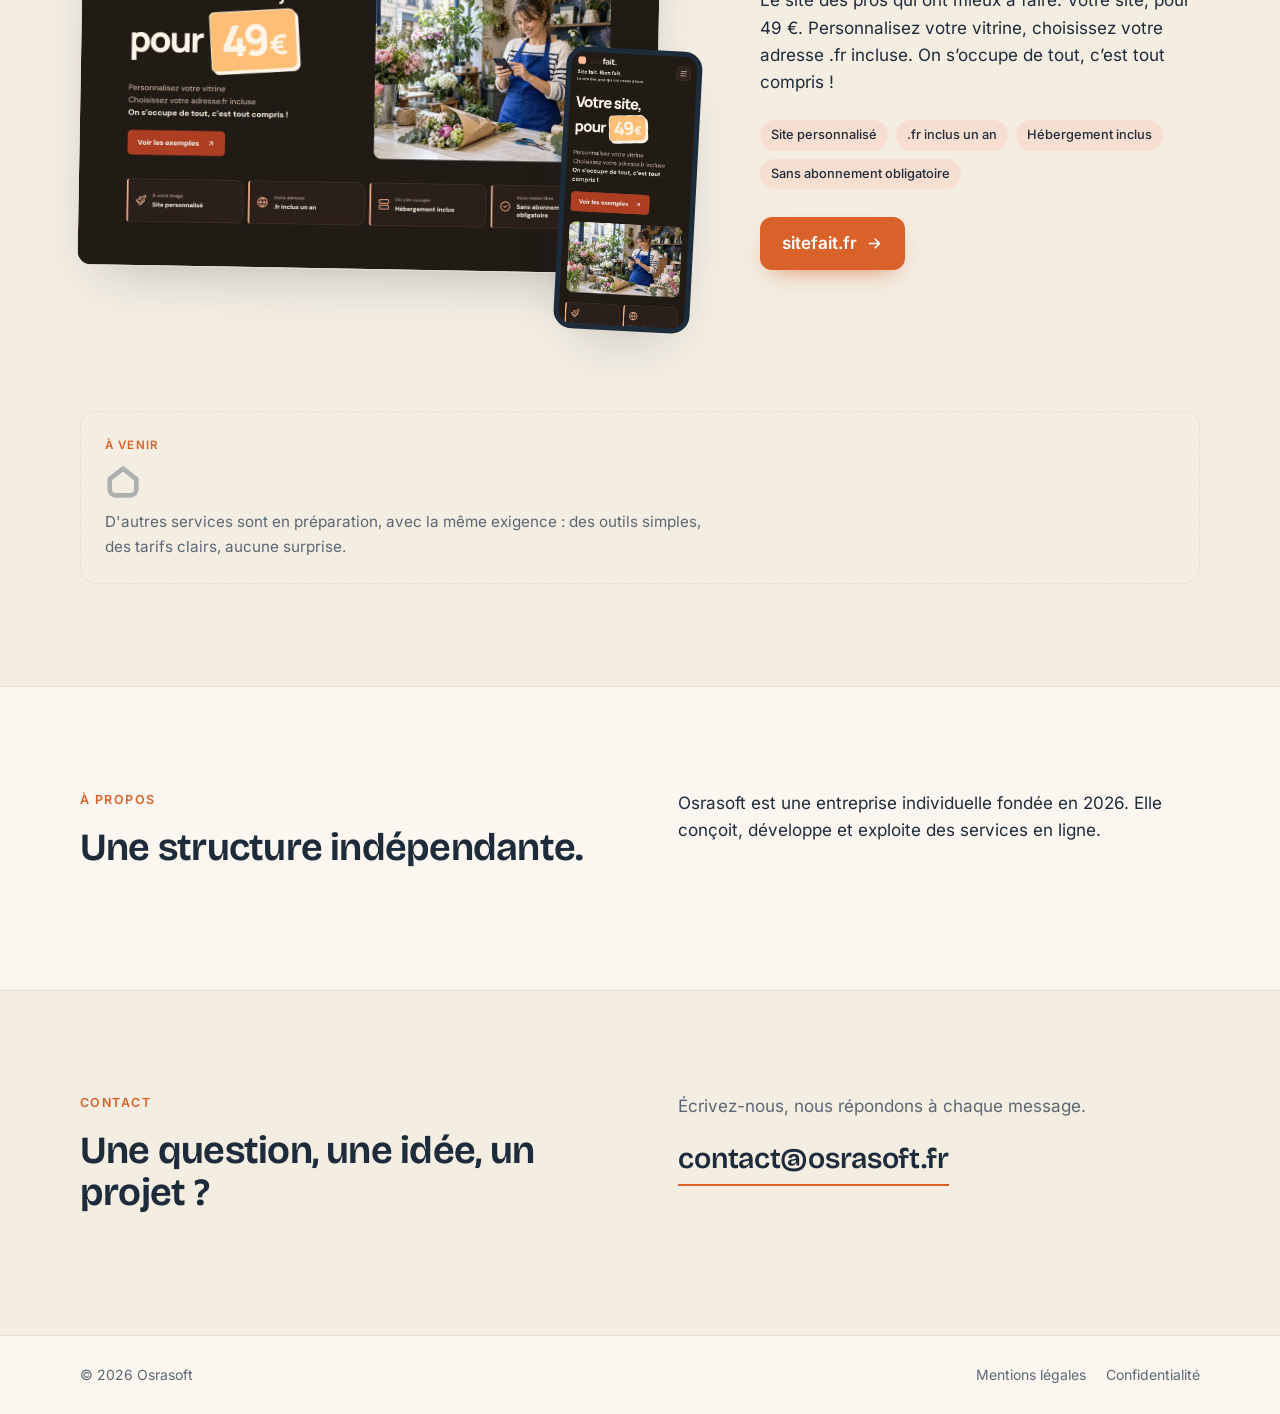
==== commit 59a5ccdd: "Menu : entrée « Assistant Osra » vers le portail osradevice.osrasoft.fr Co-Authored-By: Claude Sonne" ====
--- a/index.html
+++ b/index.html
@@ -32,6 +32,7 @@
     <nav class="nav" aria-label="Navigation principale">
       <a href="#services">Services</a>
       <a href="#a-propos">À propos</a>
+      <a class="nav-app" href="https://osradevice.osrasoft.fr/" rel="noopener">Assistant Osra</a>
       <a href="#contact">Contact</a>
     </nav>
   </div>
--- a/assets/site.css
+++ b/assets/site.css
@@ -81,7 +81,7 @@
 .nav { display: flex; gap: clamp(14px, 3vw, 32px); font-size: .95rem; font-weight: 500; }
 .nav a { text-decoration: none; color: var(--muted); }
 .nav a:hover { color: var(--accent); }
-@media (max-width: 560px) { .nav a:not(:last-child) { display: none; } }
+@media (max-width: 560px) { .nav a:not(:last-child):not(.nav-app) { display: none; } }
 
 /* hero */
 .hero { padding: clamp(64px, 12vw, 140px) 0 clamp(48px, 8vw, 96px); position: relative; }
